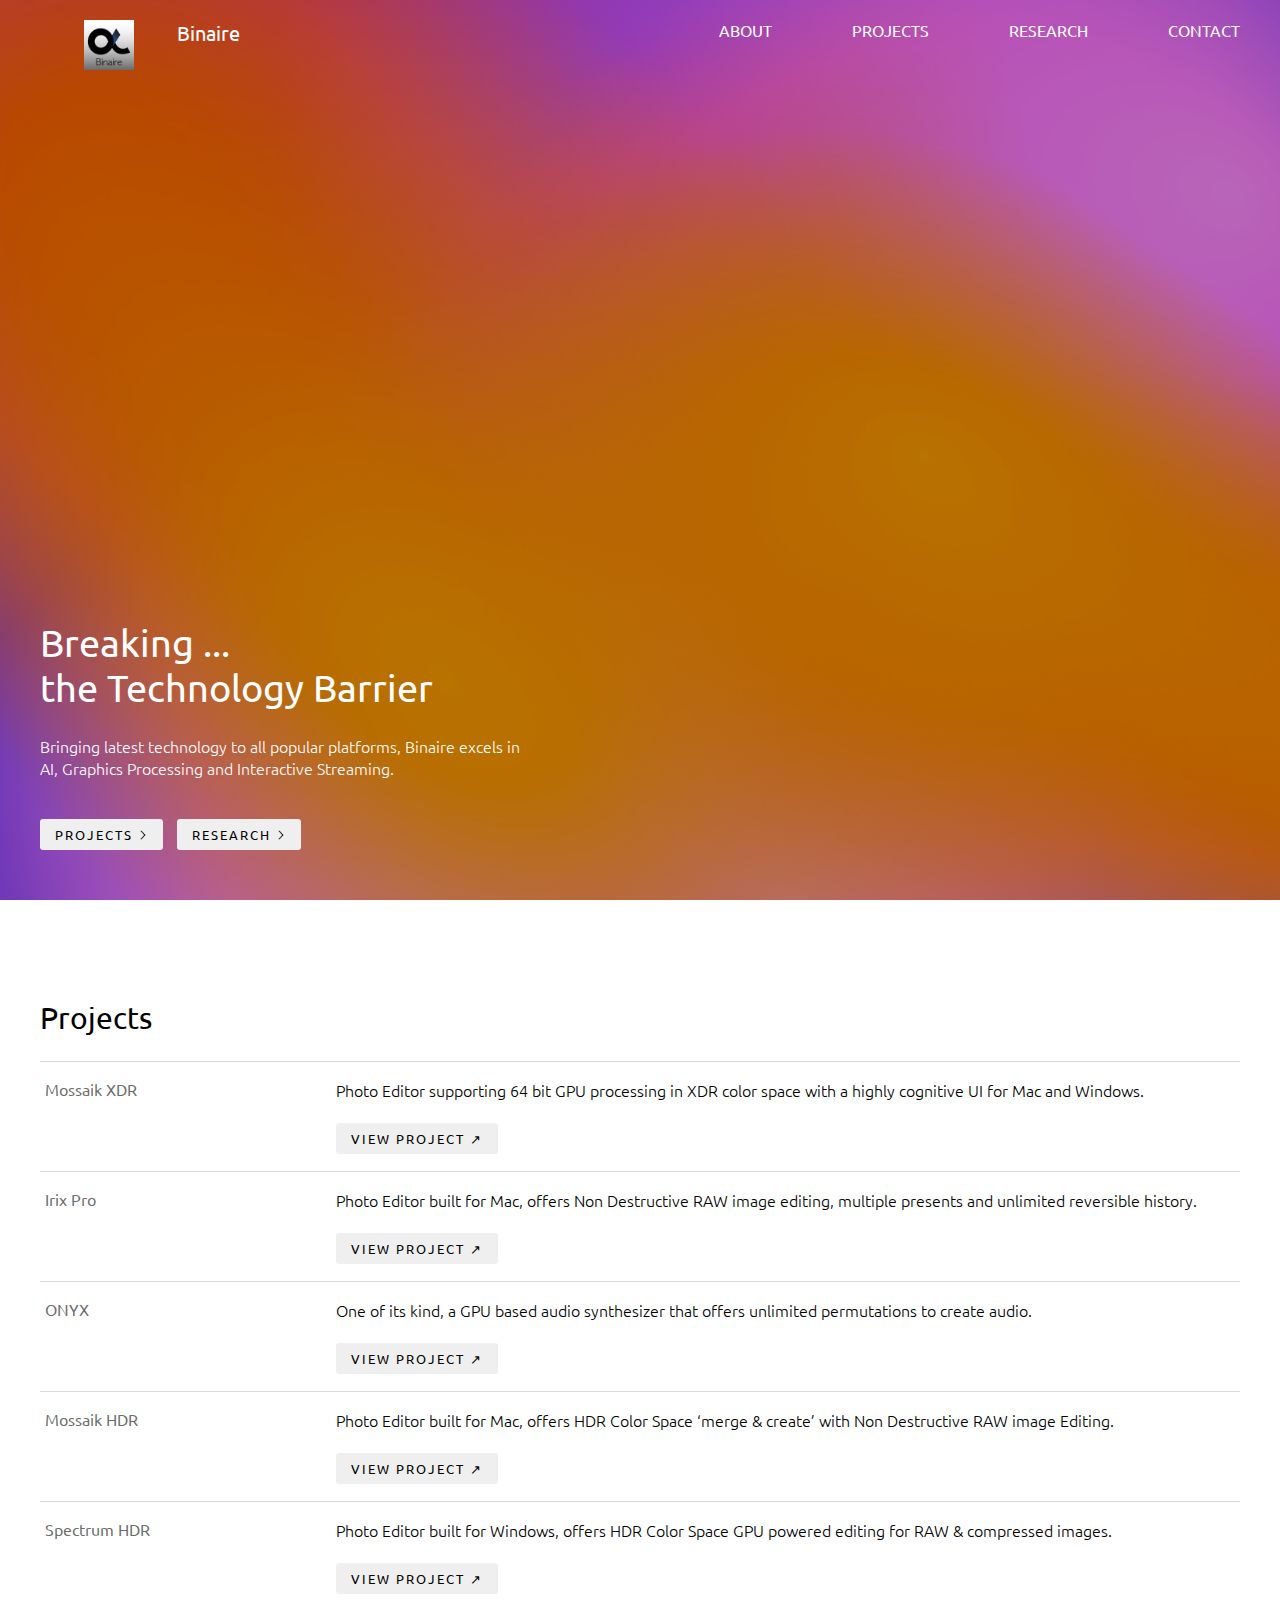
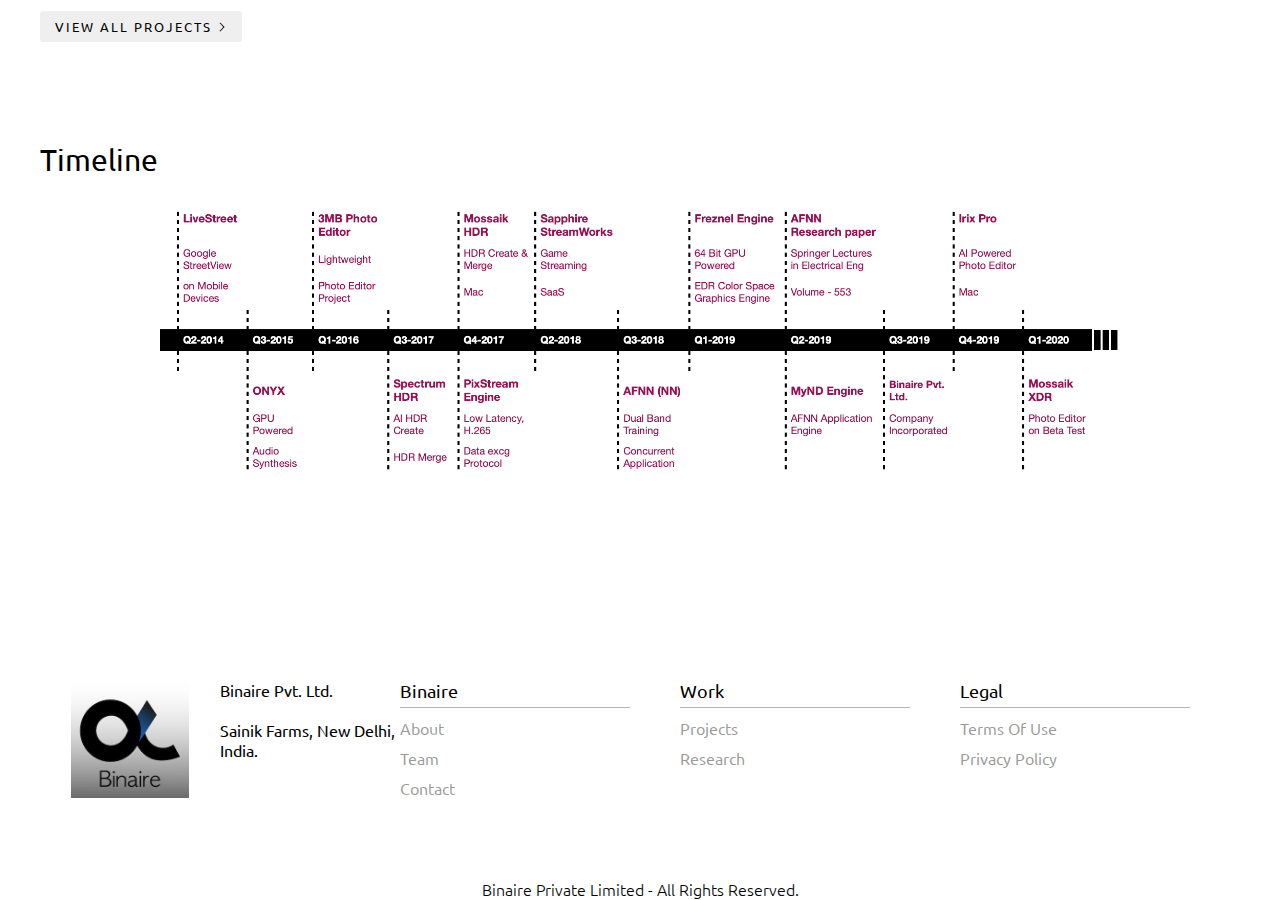
==== index.html @ f64dc3cc "Add files via upload" ====
<!DOCTYPE html>
<html>
    <head>
        <title>Binaire Private Limited</title>
        <link rel="stylesheet" type="text/css" href="btn.css">
        <link rel="stylesheet" type="text/css" href="fonts.css">
        <link rel="stylesheet" type="text/css" href="index.css">
        <link rel="stylesheet" type="text/css" href="nav.css">
        <link rel="stylesheet" type="text/css" href="project_grid.css">
        <link rel="stylesheet" type="text/css" href="multi_info.css">
        <link rel="stylesheet" type="text/css" href="footer.css">
        <style>
            .navbar a {
                color: white;
            }
        </style>
    </head>
    <body>
        <!-- NAVBAR -->
        <div class="navbar" style="position: absolute; top: 0; z-index: 1; color: white;">
            <div class="logo">
                <div class="logo-img"></div>
                <a href="index.html"><div class="logo-text">Binaire</div></a>
            </div>
            <div class="navbar-container">
                <div class="nav-item">
                    <a href="about.html">About</a>
                </div>
                <div class="nav-item">
                    <a href="projects.html">Projects</a>
                </div>
                <div class="nav-item">
                    <a href="research.html">Research</a>
                </div>
                <div class="nav-item">
                    <a href="mailto:BinaireLabs@gmail.com" target="_blank">Contact</a>
                </div>
            </div>
        </div>

        <!-- HEADER SECTION - this is for the header animated gradient  -->
        <header>
            <header class="header-width-constraint">
                <div class="header-container">
                    <div class="header-title">Breaking ... <br>the Technology Barrier </div>
                    <div class="header-sub-title">Bringing latest technology to all popular platforms, Binaire excels in AI, Graphics Processing and Interactive Streaming.</div>
                    <a href="projects.html">
                        <button class="btn">
                            Projects
                            <img src="assets/icons/right_caret.png">
                        </button>
                    </a>
                    <a href="research.html">
                        <button class="btn">
                            Research
                            <img src="assets/icons/right_caret.png">
                        </button>
                    </a>
                </div>
            </header>
        </header>

        <!-- Projects -->
        <section class="dev-timeline multi-info-holder">
            <div class="info-header">Projects</div>
            <div class="info-row">
                <div class="info-row-txt-1">Mossaik XDR</div>
                <div class="info-row-txt-2">
                    Photo Editor supporting 64 bit GPU processing in XDR color space with a highly cognitive UI for Mac and Windows.
                    <br>
                    <br>
                    <a href="proj_folder/about_proj_mossaik_xdr.html" target="_blank">
                        <button class="btn info-inner-btn-2">
                            View Project <span>&#8599;</span>
                        </button>
                    </a>
                </div>
            </div>
            <div class="info-row">
                <div class="info-row-txt-1">Irix Pro</div>
                <div class="info-row-txt-2">
                    Photo Editor built for Mac, offers Non Destructive RAW image editing, multiple presents and unlimited reversible history.
                    <br>
                    <br>
                    <a href="proj_folder/about_proj_irix_pro.html" target="_blank">
                        <button class="btn info-inner-btn-2">
                            View Project <span>&#8599;</span>
                        </button>
                    </a>
                </div>
            </div>
            <div class="info-row">
                <div class="info-row-txt-1">ONYX</div>
                <div class="info-row-txt-2">
                    One of its kind, a GPU based audio synthesizer that offers unlimited permutations to create audio.
                    <br>
                    <br>
                    <a href="proj_folder/about_proj_onyx.html" target="_blank">
                        <button class="btn">
                            View Project <span>&#8599;</span>
                        </button>
                    </a>
                </div>
            </div>
            <div class="info-row">
                <div class="info-row-txt-1">Mossaik HDR</div>
                <div class="info-row-txt-2">
                    Photo Editor built for Mac, offers HDR Color Space ‘merge & create’ with Non Destructive RAW image Editing.
                    <br>
                    <br>
                    <a href="proj_folder/about_proj_mossaik_hdr.html" target="_blank">
                        <button class="btn">
                            View Project <span>&#8599;</span>
                        </button>
                    </a>
                </div>
            </div>
            <div class="info-row">
                <div class="info-row-txt-1">Spectrum HDR</div>
                <div class="info-row-txt-2">
                    Photo Editor built for Windows, offers HDR Color Space GPU powered editing for RAW & compressed images.
                    <br>
                    <br>
                    <a href="proj_folder/about_proj_spectrum_hdr.html" target="_blank">
                        <button class="btn">
                            View Project <span>&#8599;</span>
                        </button>
                    </a>
                </div>
            </div>
            <a href="projects.html">
                <button class="btn">
                    View All Projects
                    <img src="assets/icons/right_caret.png">
                </button>
            </a>
        </section>
        <section class="timeline">
            <div class="info-header">Timeline</div>
            <img src="timeline.png" class="timeline-img">
        </section>
        <footer class="website-footer" style="margin-top: 200px; margin-bottom: 80px">
            <div class="footer-logo">
                <div class="footer-logo-img"></div>
                <div class="footer-logo-txt">Binaire Pvt. Ltd. <br><br>Sainik Farms, New Delhi,<br>India.</div>
            </div>
            <div class="footer-panel">
                <div class="footer-panel-column">
                    <div class="footer-panel-column-header">Binaire</div>
                    <a href="about.html"><div class="footer-panel-column-txt">About</div></a>
                    <a href="about.html"><div class="footer-panel-column-txt">Team</div></a>
                    <a href="mailto:binairelabs@gmail.com"><div class="footer-panel-column-txt">Contact</div></a>
                </div>
                <div class="footer-panel-column">
                    <div class="footer-panel-column-header">Work</div>
                    <a href="projects.html"><div class="footer-panel-column-txt">Projects</div></a>
                    <a href="research.html"><div class="footer-panel-column-txt">Research</div></a>
                </div>
                <div class="footer-panel-column">
                    <div class="footer-panel-column-header">Legal</div>
                    <a href="tou.pdf"><div class="footer-panel-column-txt">Terms of Use</div></a>
                    <a href="pp.pdf"><div class="footer-panel-column-txt">Privacy Policy</div></a>
                </div>
            </div>
        </footer>
        <div class="footer-txt">Binaire Private Limited - All Rights Reserved.</div>
        <script>
            var header = document.querySelector('header');
            header.style.height = `${window.innerHeight}px`;
        </script>
        <script>
            document.write(
              '<script src="http://' +
                (location.host || '${1:localhost}').split(':')[0] +
                ':${2:35729}/livereload.js?snipver=1"></' +
                'script>'
            );
          </script>
    </body>
</html>
---- btn.css ----
button.btn {
    /* background-color: red; */
    text-transform: uppercase;
    font-family: Heavy;
    letter-spacing: 2px;
    padding: 7px 15px 7px 15px;
    border: none;
    box-shadow: none;
    outline: none;
    border-radius: 3px;
    margin-right: 10px;
    backdrop-filter: blur(100px);
}
button img {
    height: 10px;
}
---- fonts.css ----
@font-face {
    font-family: Heavy;
    src: url('assets/fonts/Ubuntu-Regular.ttf');
}

@font-face {
    font-family: Light;
    src: url('assets/fonts/Ubuntu-Light.ttf');
}
---- index.css ----
html, body {
    padding: 0;
    margin: 0;
}

header {
    position: relative;
    width: 100%;
    height: 100%;
    margin-left: 0px;
    /* background-color: black; */
    background-image: url('assets/gradients/openai-gradient\ \(2\).png');
    background-repeat: no-repeat;
    background-size: cover;
    color: white;
}
.header-width-constraint {
    width: calc(100% - 80px);
    margin-left: 40px;
    background-image: none;
}
.header-container {
    position: absolute;
    left: 0;
    bottom: 50px;
    width: 500px;
}
.header-title {
    font-family: Heavy;
    font-size: 38px;
}
.header-sub-title {
    margin-top: 25px;
    font-family: Light;
}
.header-container .btn {
    margin-top: 40px;
}

.content {
    color: white;
    top: 100%;
}

.btn.section-ending-btn {
    margin-top: 100px;
}

.dev-timeline {
    margin-top: 100px;
    position: relative;
    width: calc(100% - 80px);
    margin-left: 40px;
}

.timeline {
    position: relative;
    margin-top: 100px;
    width: calc(100% - 80px);
    margin-left: 40px;
}
.timeline .info-header {
    font-size: 30px;
    margin-bottom: 25px;
    font-family: Heavy;
}
.timeline-img {
    margin-left: 10%;
    width: 80%;
    object-fit: contain;
}
---- nav.css ----
.navbar {
    margin-top: 20px;
    position: relative;
    width: calc(100% - 80px);
    left: 40px;
    background-color: transparent;
    font-family: Heavy;
    z-index: 10;
}
.logo {
    position: absolute;
    left: 0;
    top: 0;
    width: 200px;
    height: 100%;
    display: flex;
}
.logo-img {
    flex: 2;
    /* background-color: purple; */
    background-image: url('logo.jpeg');
    height: 50px;
    background-position: center;
    background-size: contain;
    background-repeat: no-repeat;
}
.logo-text {
    flex: 2;
    background-color: transparent;
    font-size: 20px;
}
.navbar-container {
    position: absolute;
    right: 0;
    top: 0;
    height: 100%;
    background-color: green;
    display: flex;
}
.nav-item {
    flex: 4;
    margin-left: 80px;
    text-transform: uppercase;
}
.navbar a {
    text-decoration: none;
    color: white;
}
a {
    text-decoration: none;
}
---- project_grid.css ----
.card {
    background-color: transparent;
    font-family: Light;
    margin-bottom: 80px;
}
    .card-img-container {
        position: relative;
        left: 0;
        right: 0;
        top: 0;
        width: 100%;
        /* background-color: orange; */
        background-image: url('assets/gradients/openai-gradient\ \(1\).png');
        padding: 5px 0px 5px 0px;
        border-radius: 2px;
    }
        .card-img {
            width: 100%;
            height: 100%;
            transform: scale(0.8);
            position: relative;
            object-fit: contain;
        }
.card-header {
    margin-top: 10px;
    color: #050505;
    font-weight: Heavy;
}
.card-content {
    margin-top: 15px;
    color: rgba(5, 5, 5, 0.8);
    width: 75%;
}
.btn.card-info {
    margin-top: 20px;
    background-color: transparent;
    padding: 0;
    letter-spacing: normal;
    text-transform: none;
    font-size: 15px;
    font-family: Light;
}
#small-1-row-1 {
    grid-area: small-1-row-1;
}
#large-2-row-1 {
    grid-area: large-2-row-1
}
#small-3-row-1 {
    grid-area: small-3-row-1
}
#large-1-row-2 {
    grid-area: large-1-row-2
}
#large-2-row-2 {
    grid-area: large-2-row-2
}
.grid-container {
    position: relative;
    top: 100%;
    display: grid;
    grid-template-areas:
    'small-1-row-1 large-2-row-1 large-2-row-1 small-3-row-1'
    'large-1-row-2 large-1-row-2 large-2-row-2 large-2-row-2';
    grid-gap: 10px;
    background-color: transparent;
    padding: 10px;
    width: calc(100% - 80px);
    left: 40px;
}
---- multi_info.css ----
.multi-info-holder .info-header {
    font-size: 30px;
    margin-bottom: 25px;
    font-family: Heavy;
}
.multi-info-holder .info-row {
    border-top: 1px solid rgba(5, 5, 5, 0.151);
    display: inline-flex;
    width: 100%;
    font-family: Light;
    padding-top: 12px;
    padding-bottom: 12px;
}
.multi-info-holder .info-row .info-row-txt-1 {
    flex: 2.5;
    padding: 5px;
    text-transform: capitalize;
    font-family: Heavy;
    color: rgba(5, 5, 5, 0.6);
}
.multi-info-holder .info-row .info-row-txt-2 {
    flex: 8;
    padding: 5px;
}
.multi-info-holder .info-row .info-img {
    width: 100px;
}
.info-inner-btn {
    margin-top: 20px;
    /* margin-bottom: 10px; */
    /* background-color: transparent; */
    padding: 0;
}
.btn.multi-info-ending-btn {
    margin-top: 35px;
    background-color: transparent;
    padding: 0;
}
---- footer.css ----
.website-footer {
    position: relative;
    width: calc(100% - 80px);
    margin-left: 40px;
    display: inline-flex;
}
.footer-logo {
    flex: 3;
    display: inline-flex;
}
    .footer-logo-img {
        flex: 2;
        background-image: url('logo.jpeg');
        background-position: center;
        background-size: contain;
        background-repeat: no-repeat;
    }
    .footer-logo-txt {
        flex: 2;
        font-family: Heavy;
    }

.footer-panel {
    flex: 7;
    display: inline-flex;
}
.footer-panel-column {
    flex: 3;
}
.footer-panel-column-header {
    font-size: 18px;
    border-bottom: 1px solid rgba(5, 5, 5, 0.3);
    font-family: Heavy;
    text-transform: capitalize;
    padding-bottom: 5px;
    margin-right: 50px;
}
.footer-panel-column-txt {
    font-size: 16px;
    padding-top: 10px;
    padding-bottom: 0px;
    text-transform: capitalize;
    font-family: Heavy;
    color: rgba(5, 5, 5, 0.404);
}
.footer-txt {
    width: calc(100% - 80px);
    margin-left: 40px;
    font-family: Light;
    text-align: center;
    columns: rgba(5, 5, 5, 0.6);
}
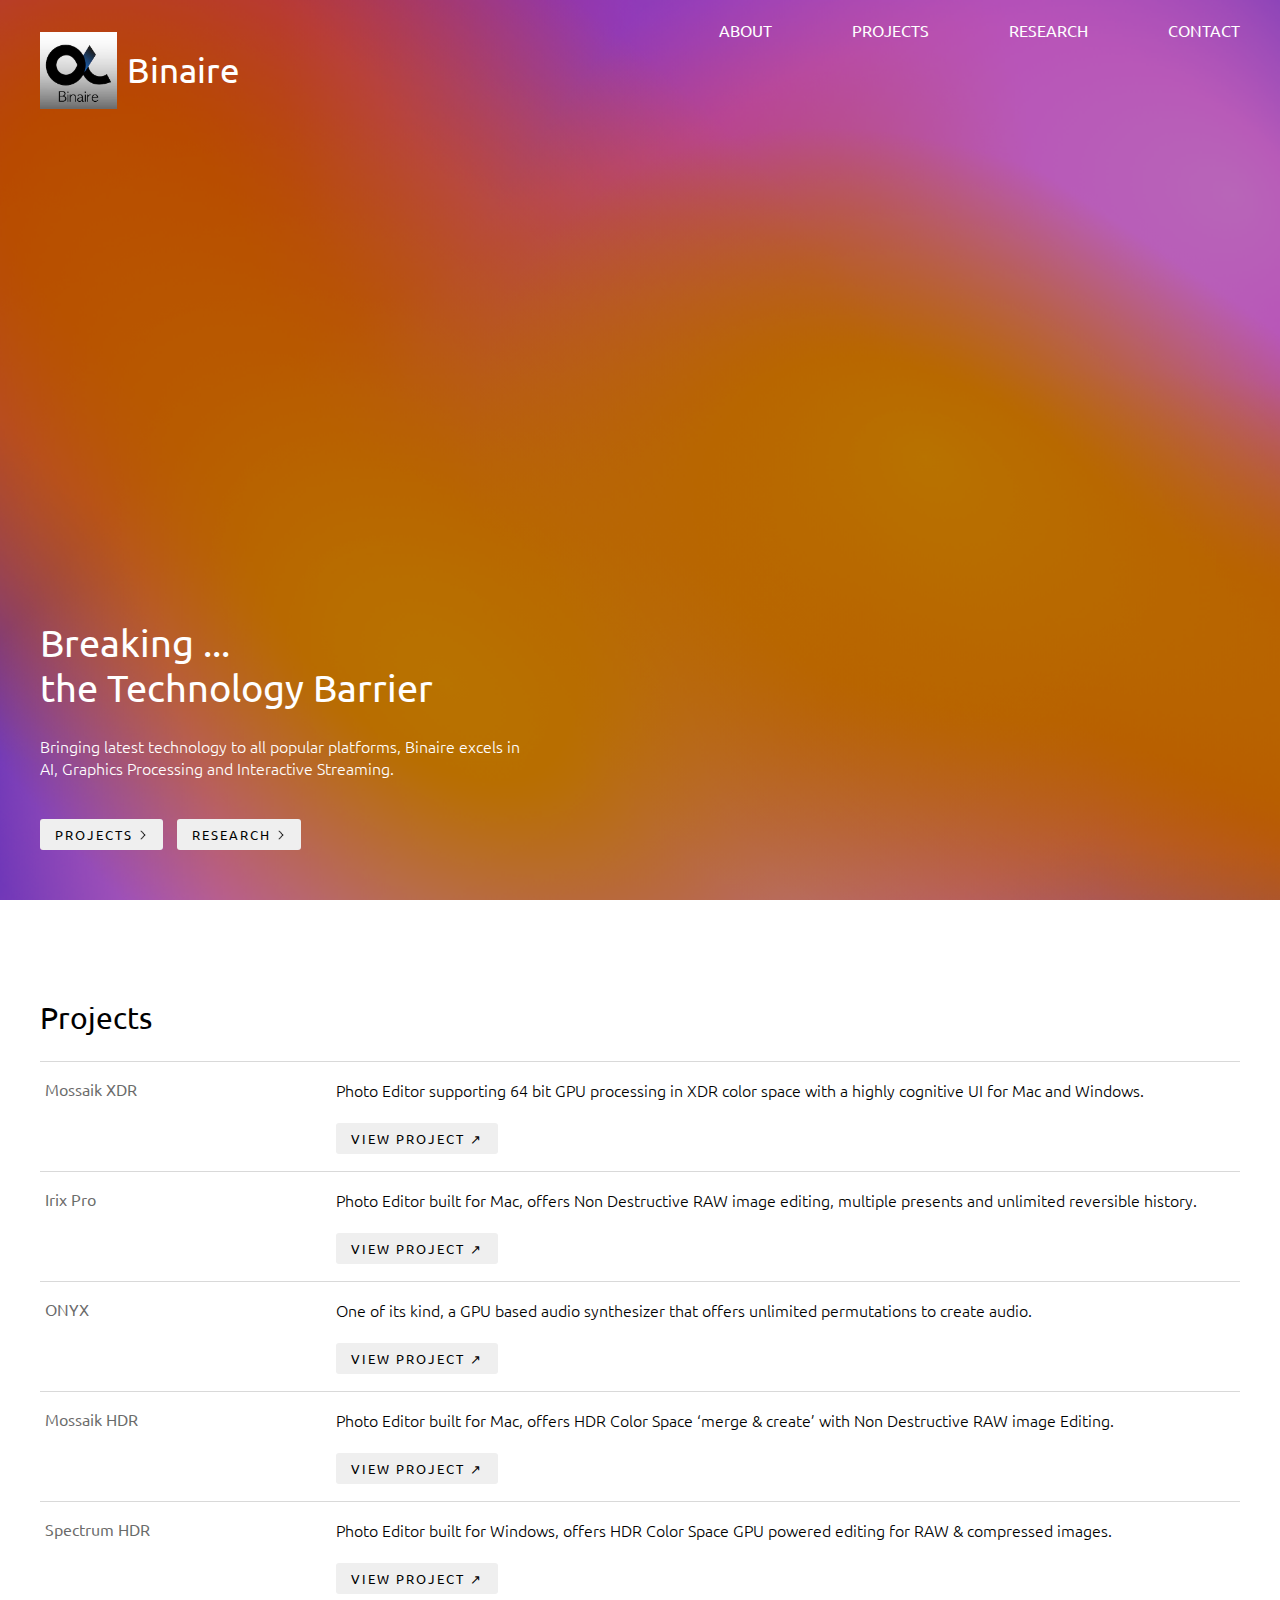
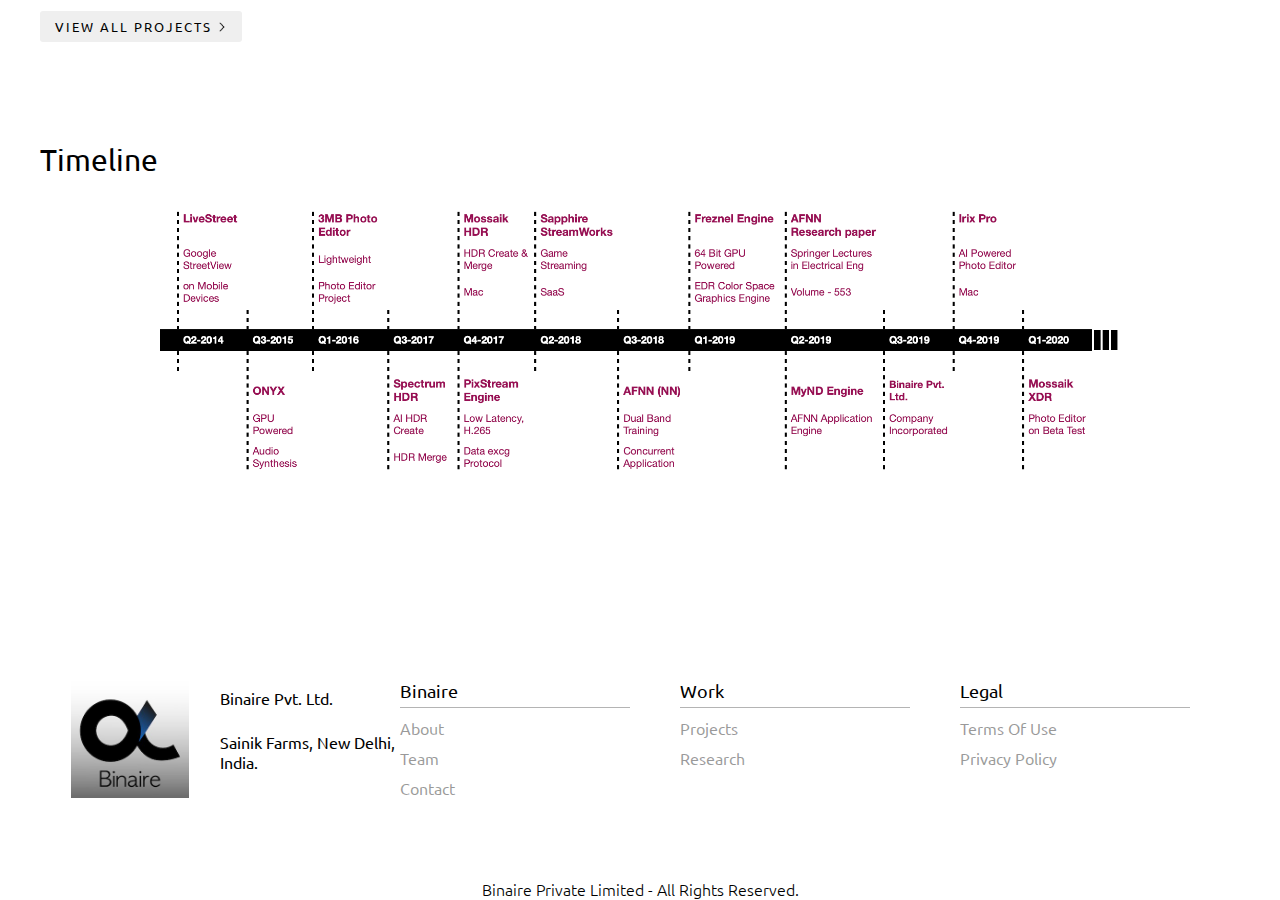
==== commit 706c8328: "Add files via upload" ====
--- a/index.html
+++ b/index.html
@@ -142,7 +142,7 @@
         <footer class="website-footer" style="margin-top: 200px; margin-bottom: 80px">
             <div class="footer-logo">
                 <div class="footer-logo-img"></div>
-                <div class="footer-logo-txt">Binaire Pvt. Ltd. <br><br>Sainik Farms, New Delhi,<br>India.</div>
+                <div class="footer-logo-txt"><span style="font-size: 25px"></span>Binaire Pvt. Ltd.</span><br><br>Sainik Farms, New Delhi,<br>India.</div>
             </div>
             <div class="footer-panel">
                 <div class="footer-panel-column">
--- a/nav.css
+++ b/nav.css
@@ -19,7 +19,7 @@
     flex: 2;
     /* background-color: purple; */
     background-image: url('logo.jpeg');
-    height: 50px;
+    height: 100px;
     background-position: center;
     background-size: contain;
     background-repeat: no-repeat;
@@ -27,7 +27,9 @@
 .logo-text {
     flex: 2;
     background-color: transparent;
-    font-size: 20px;
+    font-size: 35px;
+    line-height: 100px;
+    margin-left: 10px;
 }
 .navbar-container {
     position: absolute;
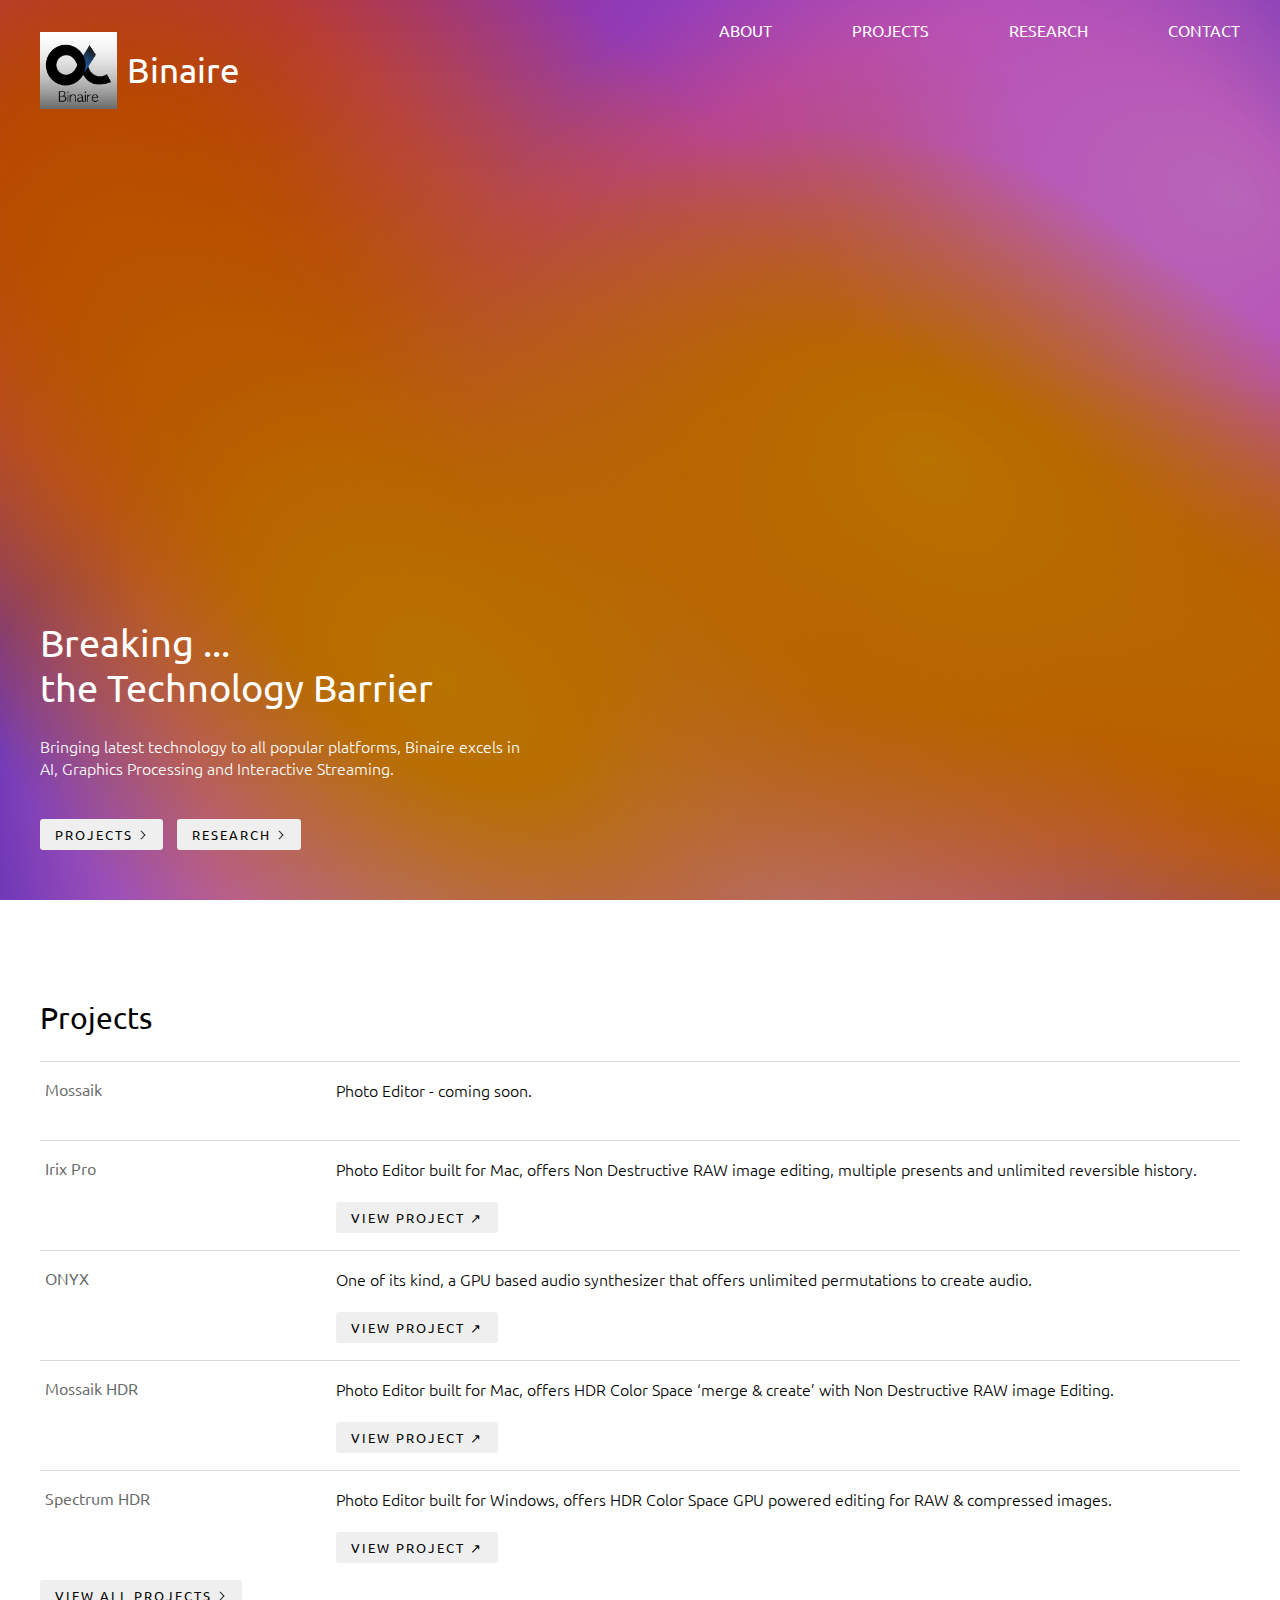
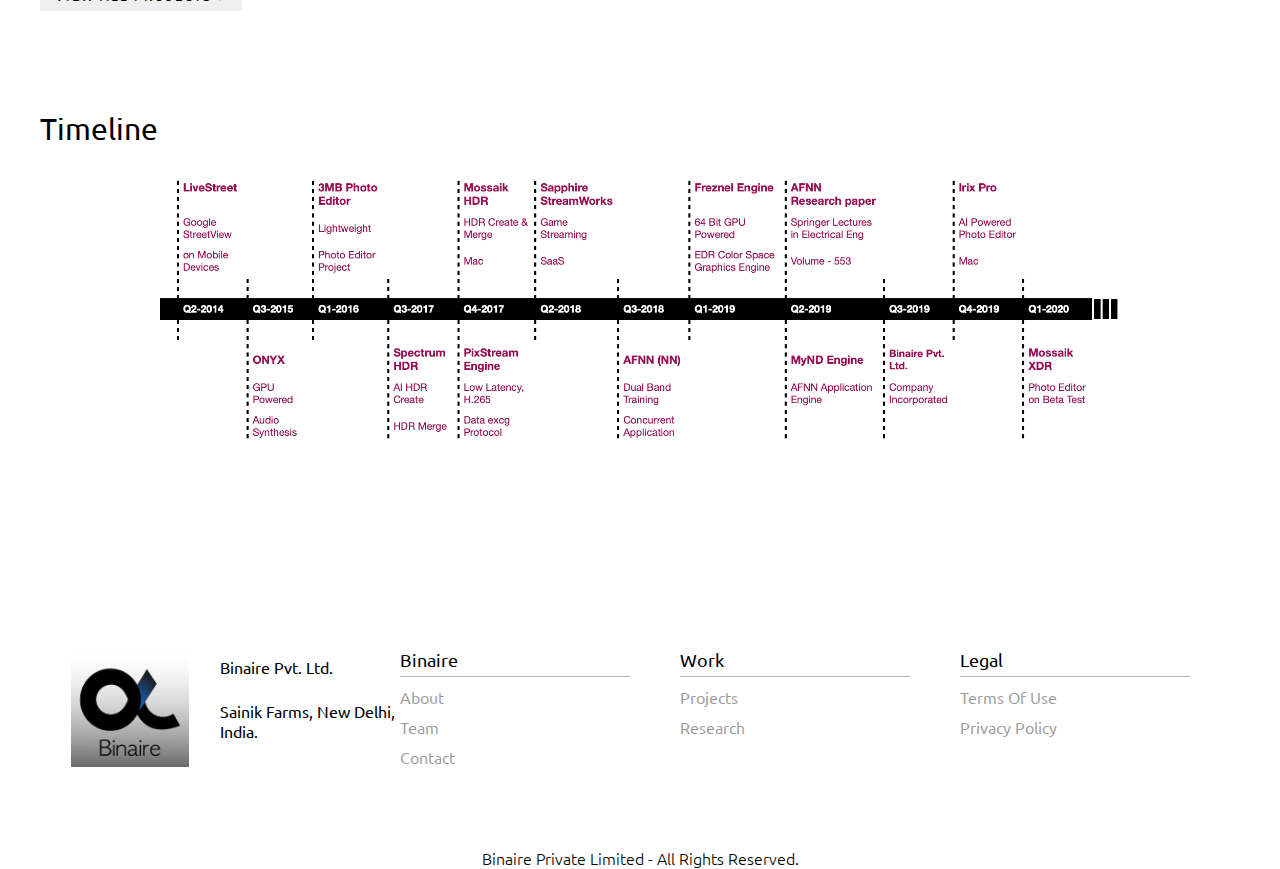
==== commit 3c96d836: "Update index.html" ====
--- a/index.html
+++ b/index.html
@@ -64,16 +64,11 @@
         <section class="dev-timeline multi-info-holder">
             <div class="info-header">Projects</div>
             <div class="info-row">
-                <div class="info-row-txt-1">Mossaik XDR</div>
+                <div class="info-row-txt-1">Mossaik</div>
                 <div class="info-row-txt-2">
-                    Photo Editor supporting 64 bit GPU processing in XDR color space with a highly cognitive UI for Mac and Windows.
+                    Photo Editor - coming soon.
                     <br>
                     <br>
-                    <a href="proj_folder/about_proj_mossaik_xdr.html" target="_blank">
-                        <button class="btn info-inner-btn-2">
-                            View Project <span>&#8599;</span>
-                        </button>
-                    </a>
                 </div>
             </div>
             <div class="info-row">
@@ -177,4 +172,4 @@
             );
           </script>
     </body>
-</html>+</html>
